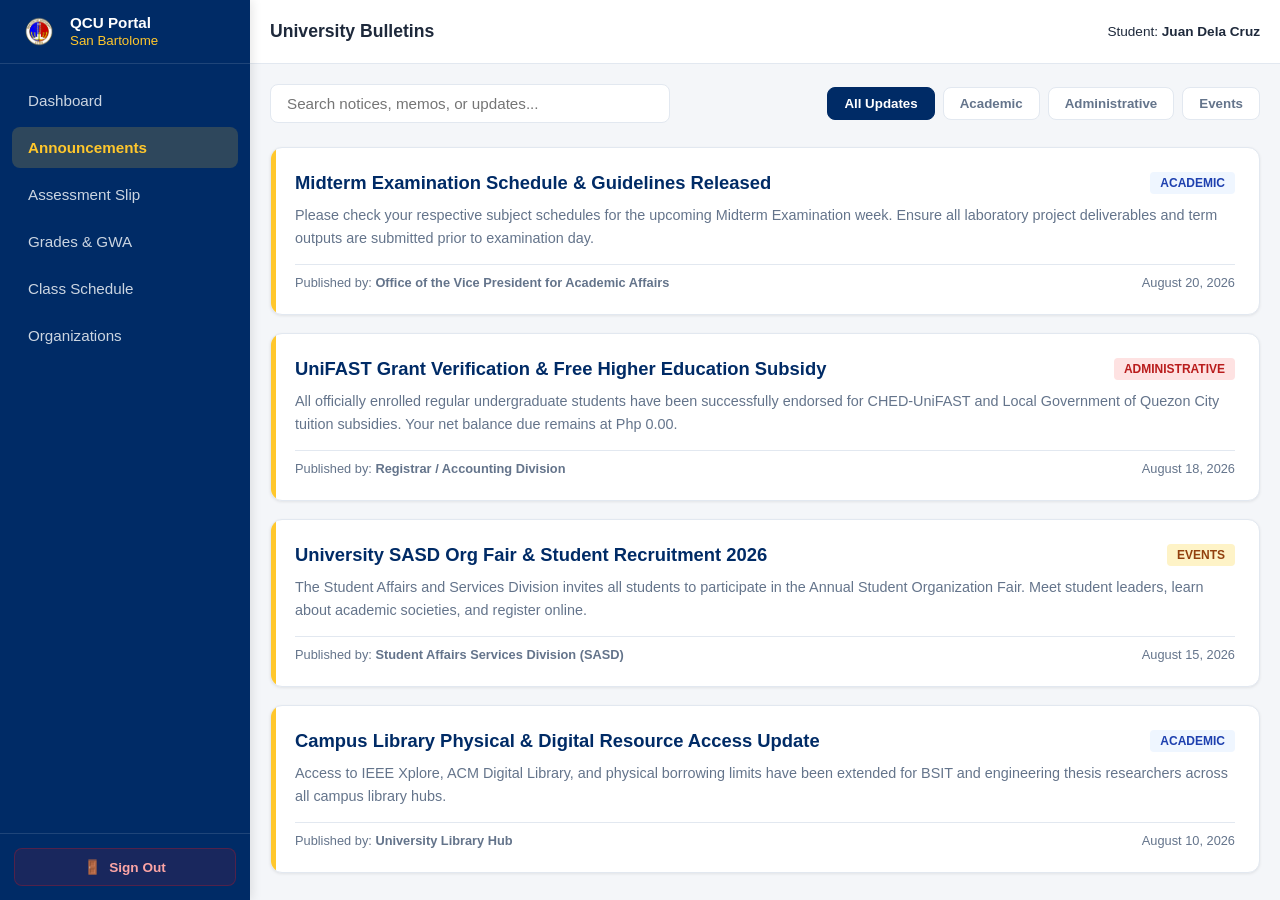
==== frontend/announcements.html @ 1072f5f6 "feat: complete responsive frontend prototype for QCU Portal" ====
<!DOCTYPE html>
<html lang="en">
<head>
  <meta charset="UTF-8">
  <meta name="viewport" content="width=device-width, initial-scale=1.0">
  <title>QCU Portal - University Bulletins & Announcements</title>
  <link rel="icon" type="image/png" href="assets/images/qcu_logo.png">
  <link rel="stylesheet" href="css/variables.css">
  <link rel="stylesheet" href="css/global.css">
  <link rel="stylesheet" href="css/pages/announcements.css">
</head>
<body>

  <div class="sidebar-overlay"></div>

  <!-- Shared Sidebar -->
  <aside class="sidebar">
    <div class="brand-section">
      <img src="assets/images/qcu_logo.png" alt="QCU Logo" class="brand-logo-img">
      <div>
        <h3 style="font-size: 0.95rem; color: #FFFFFF;">QCU Portal</h3>
        <small style="color: var(--qcu-accent);">San Bartolome</small>
      </div>
    </div>
    
    <ul class="nav-list">
      <li><a href="dashboard.html" class="nav-link">Dashboard</a></li>
      <li><a href="announcements.html" class="nav-link active">Announcements</a></li>
      <li><a href="assessment.html" class="nav-link">Assessment Slip</a></li>
      <li><a href="grades.html" class="nav-link">Grades & GWA</a></li>
      <li><a href="schedule.html" class="nav-link">Class Schedule</a></li>
      <li><a href="organizations.html" class="nav-link">Organizations</a></li>
    </ul>

    <div class="sidebar-footer">
      <button class="btn-logout" id="logoutBtn">
        <span>🚪</span> Sign Out
      </button>
    </div>
  </aside>

  <!-- Main Viewport -->
  <div class="app-container">
    <header class="top-header">
      <div class="header-left">
        <button class="menu-toggle-btn" aria-label="Toggle navigation">☰</button>
        <h2 style="font-size: 1.1rem;">University Bulletins</h2>
      </div>
      <div class="user-badge">Student: <strong>Juan Dela Cruz</strong></div>
    </header>

    <main class="content-body">
      <!-- Search & Category Filters -->
      <section class="announcements-controls">
        <div class="search-box">
          <input type="text" id="bulletinSearch" class="search-input" placeholder="Search notices, memos, or updates...">
        </div>
        <div class="filter-tabs">
          <button class="tab-btn active" data-category="ALL">All Updates</button>
          <button class="tab-btn" data-category="ACADEMIC">Academic</button>
          <button class="tab-btn" data-category="ADMINISTRATIVE">Administrative</button>
          <button class="tab-btn" data-category="EVENTS">Events</button>
        </div>
      </section>

      <!-- Feed Container -->
      <section class="announcements-feed" id="bulletinFeed">
        <!-- Injected via JavaScript -->
      </section>
    </main>
  </div>

  <!-- Logout Confirmation Modal -->
  <div class="logout-modal-backdrop" id="logoutModal">
    <div class="logout-modal-box">
      <h3>Sign Out</h3>
      <p>Are you sure you want to sign out of your QCU Student Portal account?</p>
      <div class="logout-modal-actions">
        <button type="button" class="logout-btn-cancel" id="cancelLogoutBtn">Cancel</button>
        <button type="button" class="logout-btn-confirm" id="confirmLogoutBtn">Sign Out</button>
      </div>
    </div>
  </div>

  <script src="js/navigation.js"></script>
  <script src="js/modules/announcements.js"></script>
</body>
</html>
---- frontend/css/variables.css ----
:root {
  /* Official QCU Palette */
  --qcu-primary: #002B66;       /* Royal/Navy Blue - Main headers & sidebar */
  --qcu-primary-dark: #001B40;  /* Dark navy - Hover & active states */
  --qcu-accent: #FFC72C;        /* Academic Gold - Highlights & active tabs */
  --qcu-secondary: #A6192E;     /* Crimson Red - Alerts & key badges */
  
  /* Neutral Canvas & Surface Colors */
  --qcu-bg-main: #F4F6F9;       /* Light slate page background */
  --qcu-surface: #FFFFFF;       /* Pure white card backgrounds */
  
  /* Text & Border Colors */
  --qcu-text-main: #1E293B;     /* Primary dark slate text for readability */
  --qcu-text-muted: #64748B;    /* Subdued text for labels and secondary info */
  --qcu-border: #E2E8F0;        /* Subtle border lines for tables and cards */

  /* Spacing, Radius & Elevation */
  --font-family: 'Segoe UI', -apple-system, BlinkMacSystemFont, Roboto, sans-serif;
  --sidebar-width: 250px;
  --header-height: 64px;
  --radius-md: 8px;
  --radius-lg: 12px;
  --shadow-sm: 0 1px 3px rgba(0, 0, 0, 0.08);
  --shadow-md: 0 4px 12px rgba(0, 43, 102, 0.08);
}
---- frontend/css/global.css ----
/* frontend/css/global.css */
@import url('variables.css');

/* Universal Reset & Font Normalization */
* {
  margin: 0;
  padding: 0;
  box-sizing: border-box;
  font-family: var(--font-family);
  -webkit-tap-highlight-color: transparent;
}

html, body {
  width: 100%;
  min-height: 100%;
  background-color: var(--qcu-bg-main);
  color: var(--qcu-text-main);
  overflow-x: hidden;
}

body {
  display: flex;
  position: relative;
}

/* =================================================== */
/* 1. SIDEBAR (Full Height & Off-Canvas Drawer)        */
/* =================================================== */
.sidebar {
  width: var(--sidebar-width);
  min-width: var(--sidebar-width);
  background-color: var(--qcu-primary);
  color: #FFFFFF;
  display: flex;
  flex-direction: column;
  position: fixed;
  top: 0;
  bottom: 0;
  left: 0;
  height: 100vh;
  height: 100dvh;
  z-index: 1000;
  transition: transform 0.25s cubic-bezier(0.4, 0, 0.2, 1);
  box-shadow: 2px 0 10px rgba(0, 0, 0, 0.1);
}

.brand-section {
  display: flex;
  align-items: center;
  gap: 12px;
  padding: 0 20px;
  height: var(--header-height);
  border-bottom: 1px solid rgba(255, 255, 255, 0.12);
  flex-shrink: 0;
}

.brand-logo-slot {
  width: 36px;
  height: 36px;
  background-color: var(--qcu-accent);
  color: var(--qcu-primary);
  font-weight: 800;
  border-radius: 50%;
  display: flex;
  align-items: center;
  justify-content: center;
  font-size: 0.8rem;
  flex-shrink: 0;
}

.nav-list {
  list-style: none;
  padding: 16px 12px;
  display: flex;
  flex-direction: column;
  gap: 6px;
  flex-grow: 1;
  overflow-y: auto;
}

.nav-link {
  display: flex;
  align-items: center;
  padding: 12px 16px;
  color: #CBD5E1;
  text-decoration: none;
  border-radius: var(--radius-md);
  font-weight: 500;
  font-size: 0.95rem;
  transition: background-color 0.15s ease, color 0.15s ease;
}

.nav-link:hover {
  background-color: rgba(255, 255, 255, 0.08);
  color: #FFFFFF;
}

.nav-link.active {
  background-color: rgba(255, 199, 44, 0.18);
  color: var(--qcu-accent);
  font-weight: 600;
}

/* =================================================== */
/* 2. BACKDROP OVERLAY                                 */
/* =================================================== */
.sidebar-overlay {
  position: fixed;
  inset: 0;
  background: rgba(0, 27, 64, 0.5);
  backdrop-filter: blur(2px);
  z-index: 999;
  opacity: 0;
  pointer-events: none;
  transition: opacity 0.25s ease;
}

.sidebar-overlay.active {
  opacity: 1;
  pointer-events: auto;
}

/* =================================================== */
/* 3. MAIN APP WRAPPER                                 */
/* =================================================== */
.app-container {
  margin-left: var(--sidebar-width);
  flex: 1 1 auto;
  display: flex;
  flex-direction: column;
  min-height: 100vh;
  width: calc(100% - var(--sidebar-width));
  min-width: 0;
  transition: margin-left 0.25s ease, width 0.25s ease;
}

.top-header {
  height: var(--header-height);
  background: var(--qcu-surface);
  border-bottom: 1px solid var(--qcu-border);
  display: flex;
  align-items: center;
  justify-content: space-between;
  padding: 0 20px;
  position: sticky;
  top: 0;
  z-index: 90;
}

.header-left {
  display: flex;
  align-items: center;
  gap: 12px;
}

.menu-toggle-btn {
  display: none;
  background: transparent;
  border: 1px solid var(--qcu-border);
  border-radius: var(--radius-md);
  padding: 6px 10px;
  font-size: 1.1rem;
  color: var(--qcu-primary);
  cursor: pointer;
  line-height: 1;
}

.menu-toggle-btn:hover {
  background-color: var(--qcu-bg-main);
}

.user-badge {
  font-size: 0.85rem;
  color: var(--qcu-text-main);
  white-space: nowrap;
  overflow: hidden;
  text-overflow: ellipsis;
  max-width: 180px;
}

.content-body {
  padding: 20px;
  flex: 1;
  width: 100%;
  max-width: 1280px;
  margin: 0 auto;
  min-width: 0;
}

/* Responsive Table Wrapper */
.table-responsive {
  width: 100%;
  overflow-x: auto;
  -webkit-overflow-scrolling: touch;
  margin-top: 10px;
}

/* =================================================== */
/* 4. RESPONSIVE BREAKPOINTS                           */
/* =================================================== */
@media (max-width: 768px) {
  .sidebar {
    transform: translateX(-100%);
  }

  .sidebar.open {
    transform: translateX(0);
  }

  .app-container {
    margin-left: 0;
    width: 100%;
  }

  .menu-toggle-btn {
    display: inline-flex;
    align-items: center;
    justify-content: center;
  }

  .content-body {
    padding: 14px;
  }
}

/* Sidebar Brand Logo Image */
.brand-logo-img {
  width: 38px;
  height: 38px;
  object-fit: contain;
  flex-shrink: 0;
}

/* Sidebar Footer & Logout Action */
.sidebar-footer {
  padding: 14px;
  border-top: 1px solid rgba(255, 255, 255, 0.12);
}

.btn-logout {
  width: 100%;
  display: flex;
  align-items: center;
  justify-content: center;
  gap: 8px;
  background-color: rgba(166, 25, 46, 0.15);
  color: #FCA5A5;
  border: 1px solid rgba(166, 25, 46, 0.4);
  padding: 10px;
  border-radius: var(--radius-md);
  font-weight: 600;
  font-size: 0.85rem;
  cursor: pointer;
  transition: all 0.2s ease;
}

.btn-logout:hover {
  background-color: var(--qcu-secondary);
  color: #FFFFFF;
}

/* Logout Confirmation Modal */
.logout-modal-backdrop {
  position: fixed;
  inset: 0;
  background: rgba(0, 27, 64, 0.5);
  backdrop-filter: blur(4px);
  display: none;
  align-items: center;
  justify-content: center;
  z-index: 2000;
  padding: 16px;
}

.logout-modal-backdrop.active {
  display: flex;
}

.logout-modal-box {
  background: var(--qcu-surface);
  border-radius: var(--radius-lg);
  padding: 24px;
  max-width: 380px;
  width: 100%;
  text-align: center;
  box-shadow: var(--shadow-md);
  border-top: 4px solid var(--qcu-secondary);
}

.logout-modal-box h3 {
  font-size: 1.15rem;
  color: var(--qcu-primary);
  margin-bottom: 8px;
}

.logout-modal-box p {
  font-size: 0.875rem;
  color: var(--qcu-text-muted);
  margin-bottom: 20px;
}

.logout-modal-actions {
  display: flex;
  gap: 10px;
}

.logout-btn-cancel,
.logout-btn-confirm {
  flex: 1;
  padding: 10px 14px;
  border-radius: var(--radius-md);
  font-weight: 600;
  font-size: 0.875rem;
  cursor: pointer;
  border: none;
  transition: opacity 0.2s ease;
}

.logout-btn-cancel {
  background-color: var(--qcu-bg-main);
  color: var(--qcu-text-main);
  border: 1px solid var(--qcu-border);
}

.logout-btn-confirm {
  background-color: var(--qcu-secondary);
  color: #FFFFFF;
}

.logout-btn-cancel:hover,
.logout-btn-confirm:hover {
  opacity: 0.9;
}
---- frontend/css/pages/announcements.css ----
/* frontend/css/pages/announcements.css */

.announcements-controls {
  display: flex;
  justify-content: space-between;
  align-items: center;
  gap: 16px;
  margin-bottom: 24px;
  flex-wrap: wrap;
}

.search-box {
  flex-grow: 1;
  max-width: 400px;
}

.search-input {
  width: 100%;
  padding: 10px 16px;
  border-radius: var(--radius-md);
  border: 1px solid var(--qcu-border);
  background-color: var(--qcu-surface);
  color: var(--qcu-text-main);
  font-size: 0.95rem;
  outline: none;
}

.search-input:focus {
  border-color: var(--qcu-primary);
}

.filter-tabs {
  display: flex;
  gap: 8px;
  flex-wrap: wrap;
}

.tab-btn {
  background: var(--qcu-surface);
  border: 1px solid var(--qcu-border);
  padding: 8px 16px;
  border-radius: var(--radius-md);
  color: var(--qcu-text-muted);
  font-weight: 600;
  cursor: pointer;
  transition: all 0.2s ease;
}

.tab-btn:hover, .tab-btn.active {
  background: var(--qcu-primary);
  color: #FFFFFF;
  border-color: var(--qcu-primary);
}

/* Feed Container */
.announcements-feed {
  display: flex;
  flex-direction: column;
  gap: 18px;
}

.announcement-card {
  background: var(--qcu-surface);
  border: 1px solid var(--qcu-border);
  border-radius: var(--radius-lg);
  padding: 24px;
  box-shadow: var(--shadow-sm);
  transition: transform 0.2s ease, box-shadow 0.2s ease;
  position: relative;
  overflow: hidden;
}

.announcement-card:hover {
  transform: translateY(-2px);
  box-shadow: var(--shadow-md);
}

.announcement-card::before {
  content: '';
  position: absolute;
  left: 0;
  top: 0;
  bottom: 0;
  width: 5px;
  background-color: var(--qcu-accent);
}

.card-top {
  display: flex;
  justify-content: space-between;
  align-items: center;
  margin-bottom: 10px;
  gap: 12px;
  flex-wrap: wrap;
}

.announcement-card h3 {
  font-size: 1.15rem;
  color: var(--qcu-primary);
}

.badge-tag {
  display: inline-block;
  padding: 4px 10px;
  border-radius: 4px;
  font-size: 0.75rem;
  font-weight: 700;
  text-transform: uppercase;
}

.badge-academic {
  background-color: #EFF6FF;
  color: #1E40AF;
}

.badge-administrative {
  background-color: #FEE2E2;
  color: #B91C1C;
}

.badge-events {
  background-color: #FEF3C7;
  color: #92400E;
}

.announcement-body {
  font-size: 0.9rem;
  color: var(--qcu-text-muted);
  line-height: 1.6;
  margin-bottom: 14px;
}

.announcement-footer {
  display: flex;
  justify-content: space-between;
  align-items: center;
  border-top: 1px solid var(--qcu-border);
  padding-top: 10px;
  font-size: 0.8rem;
  color: var(--qcu-text-muted);
}
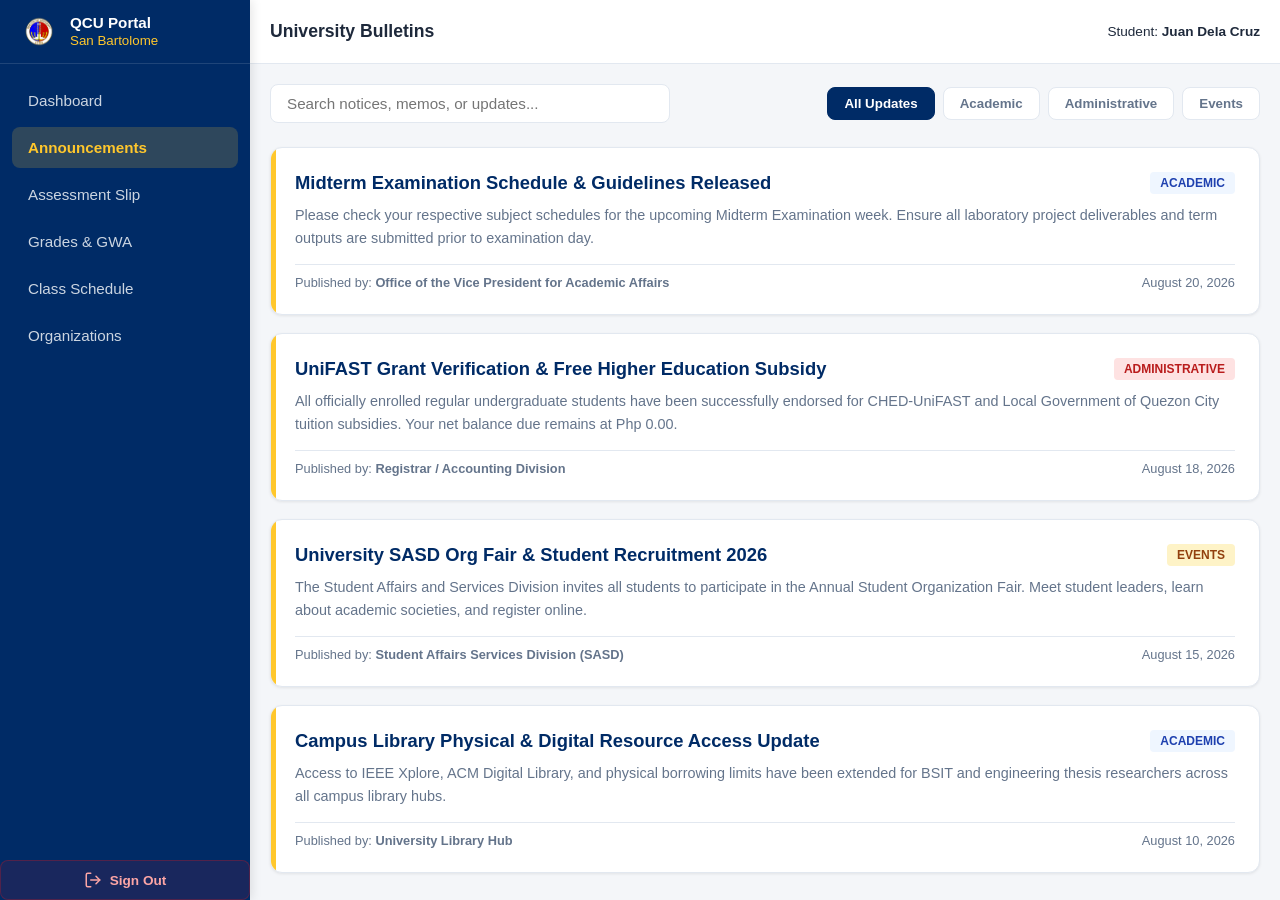
==== commit 1eba9da6: "fix: active navigation highlighting across all pages - Extracted inline styles to global typography " ====
--- a/frontend/announcements.html
+++ b/frontend/announcements.html
@@ -18,8 +18,8 @@
     <div class="brand-section">
       <img src="assets/images/qcu_logo.png" alt="QCU Logo" class="brand-logo-img">
       <div>
-        <h3 style="font-size: 0.95rem; color: #FFFFFF;">QCU Portal</h3>
-        <small style="color: var(--qcu-accent);">San Bartolome</small>
+        <h3 class="brand-text-title">QCU Portal</h3>
+        <small class="brand-text-sub">San Bartolome</small>
       </div>
     </div>
     
@@ -32,11 +32,14 @@
       <li><a href="organizations.html" class="nav-link">Organizations</a></li>
     </ul>
 
-    <div class="sidebar-footer">
-      <button class="btn-logout" id="logoutBtn">
-        <span>🚪</span> Sign Out
-      </button>
-    </div>
+    <button class="btn-logout" id="logoutBtn">
+  <svg width="18" height="18" viewBox="0 0 24 24" fill="none" stroke="currentColor" stroke-width="2" stroke-linecap="round" stroke-linejoin="round">
+    <path d="M9 21H5a2 2 0 0 1-2-2V5a2 2 0 0 1 2-2h4"></path>
+    <polyline points="16 17 21 12 16 7"></polyline>
+    <line x1="21" y1="12" x2="9" y2="12"></line>
+  </svg>
+  Sign Out
+</button>
   </aside>
 
   <!-- Main Viewport -->
@@ -44,7 +47,7 @@
     <header class="top-header">
       <div class="header-left">
         <button class="menu-toggle-btn" aria-label="Toggle navigation">☰</button>
-        <h2 style="font-size: 1.1rem;">University Bulletins</h2>
+        <h2 class="header-page-title">University Bulletins</h2>
       </div>
       <div class="user-badge">Student: <strong>Juan Dela Cruz</strong></div>
     </header>
--- a/frontend/css/global.css
+++ b/frontend/css/global.css
@@ -330,4 +330,48 @@
 .logout-btn-cancel:hover,
 .logout-btn-confirm:hover {
   opacity: 0.9;
+}
+
+/* =================================================== */
+/* 5. TYPOGRAPHY, BRANDING & UTILITY CLASSES           */
+/* =================================================== */
+
+.brand-text-title {
+  font-size: 0.95rem;
+  color: #FFFFFF;
+}
+
+.brand-text-sub {
+  color: var(--qcu-accent);
+}
+
+.header-page-title {
+  font-size: 1.1rem;
+}
+
+.text-right {
+  text-align: right;
+}
+
+.text-center {
+  text-align: center;
+}
+
+.text-muted {
+  color: var(--qcu-text-muted);
+}
+
+.text-accent {
+  color: var(--qcu-accent);
+}
+
+.text-bold {
+  font-weight: 700;
+}
+
+.empty-state-message {
+  text-align: center;
+  color: var(--qcu-text-muted);
+  padding: 40px;
+  grid-column: 1 / -1;
 }
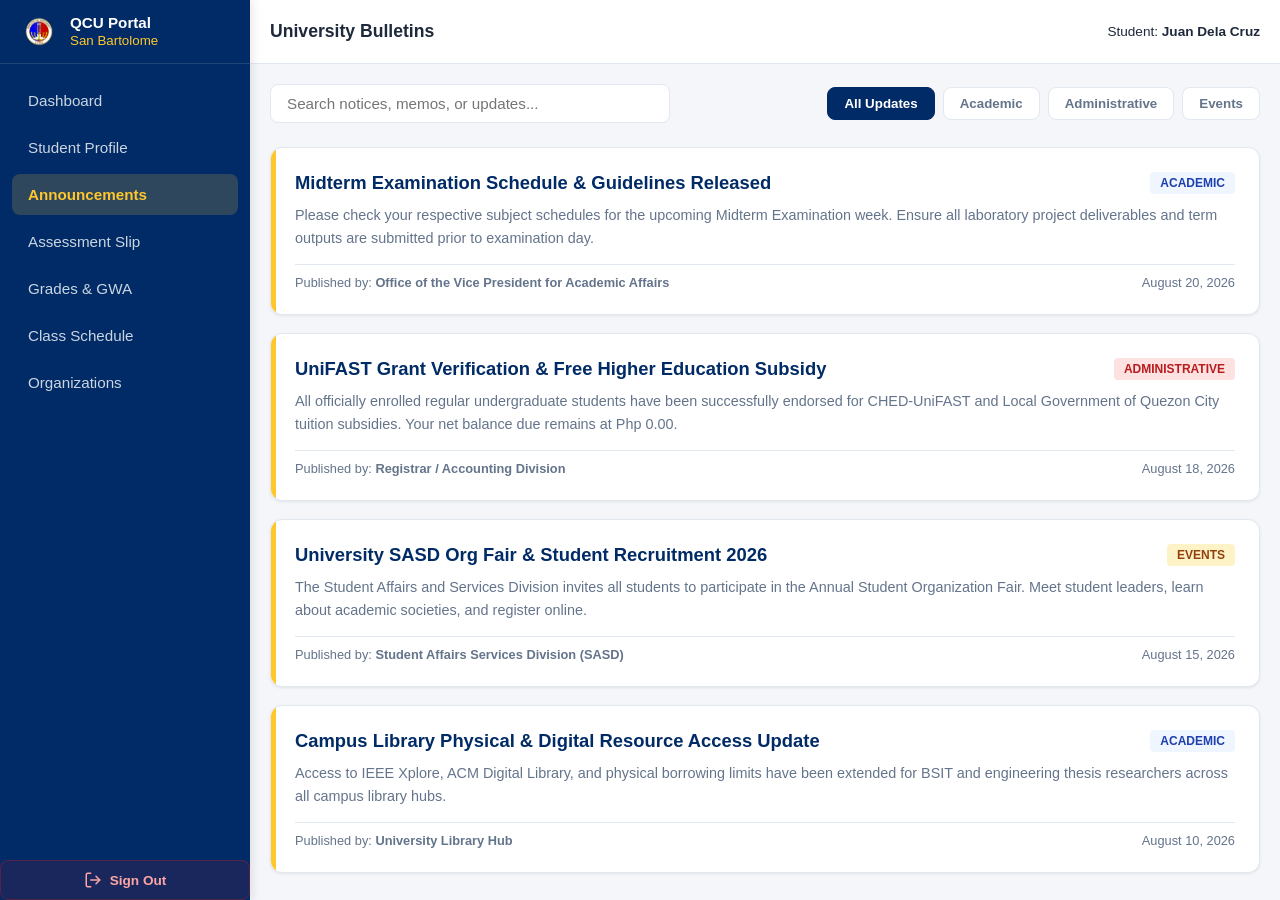
==== commit f274d3a8: "Profile added as well as change password" ====
--- a/frontend/announcements.html
+++ b/frontend/announcements.html
@@ -25,6 +25,7 @@
     
     <ul class="nav-list">
       <li><a href="dashboard.html" class="nav-link">Dashboard</a></li>
+      <li><a href="profile.html" class="nav-link">Student Profile</a></li>
       <li><a href="announcements.html" class="nav-link active">Announcements</a></li>
       <li><a href="assessment.html" class="nav-link">Assessment Slip</a></li>
       <li><a href="grades.html" class="nav-link">Grades & GWA</a></li>
